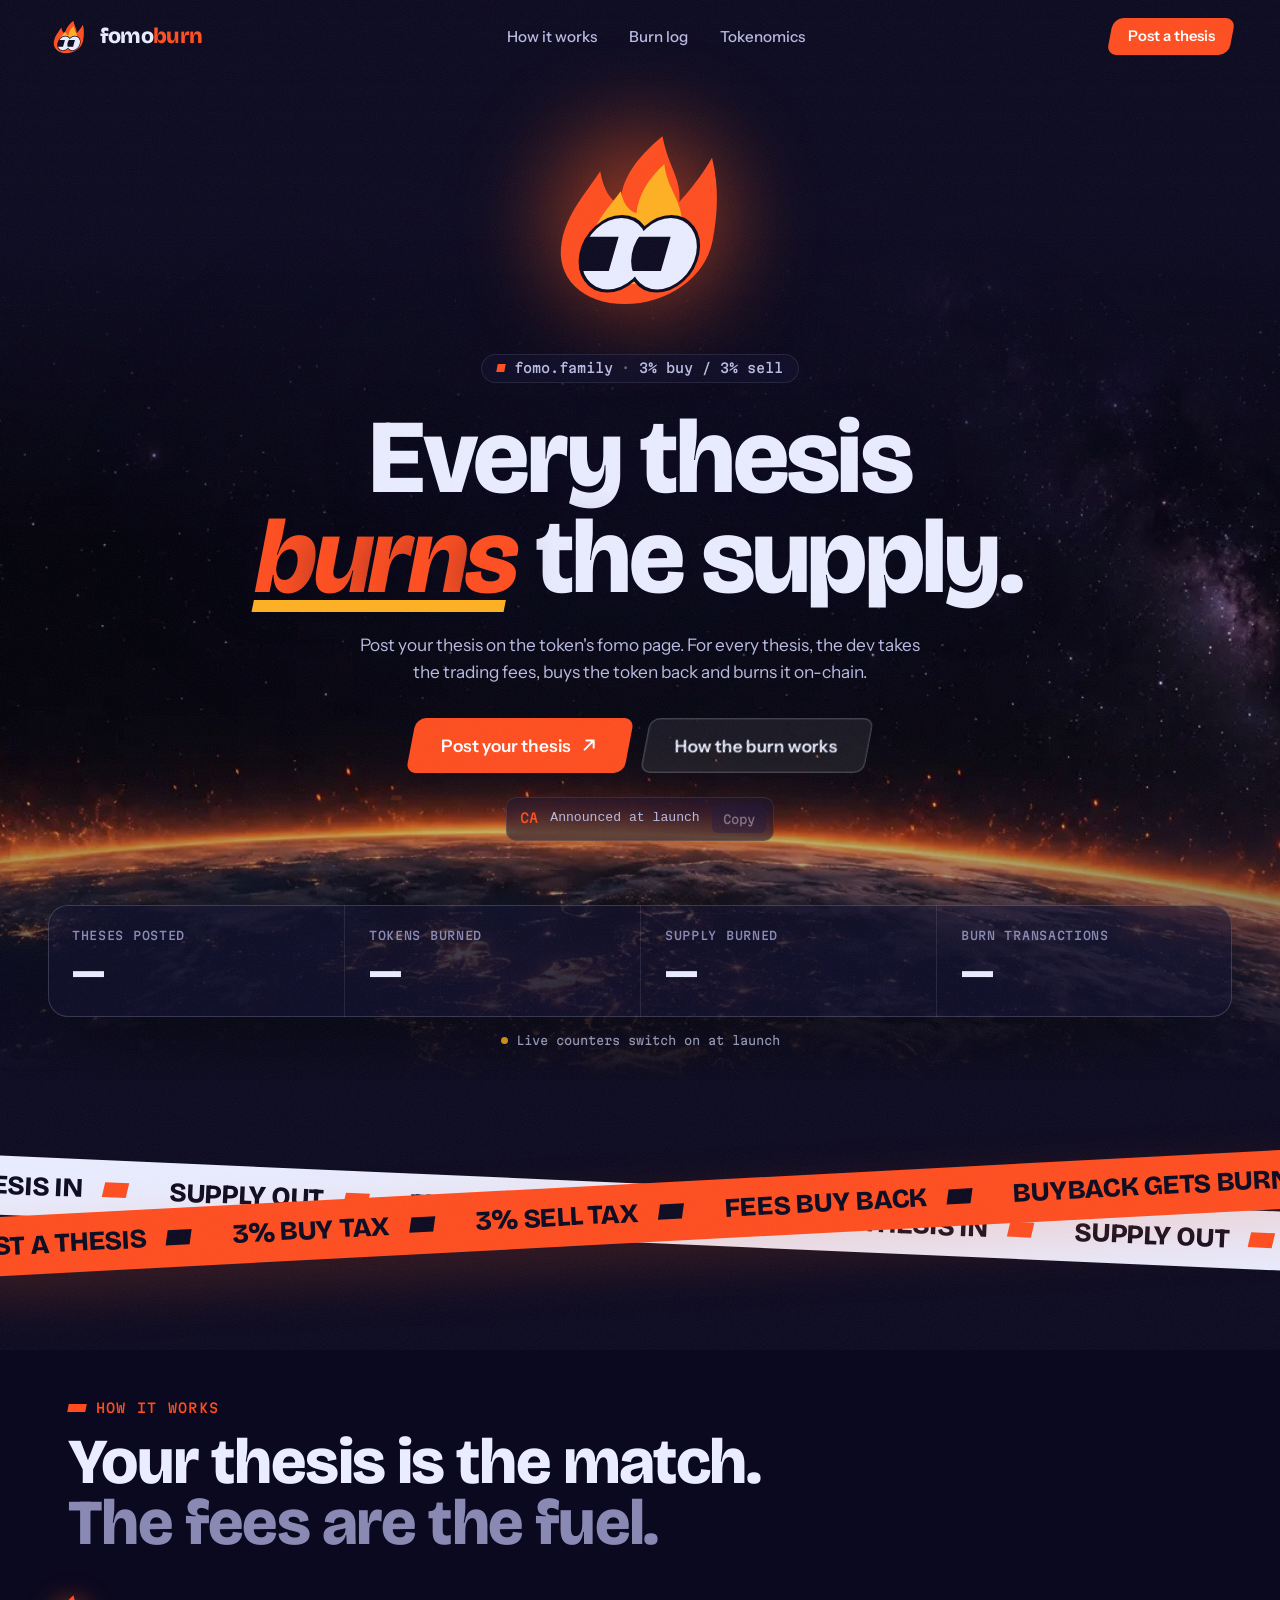
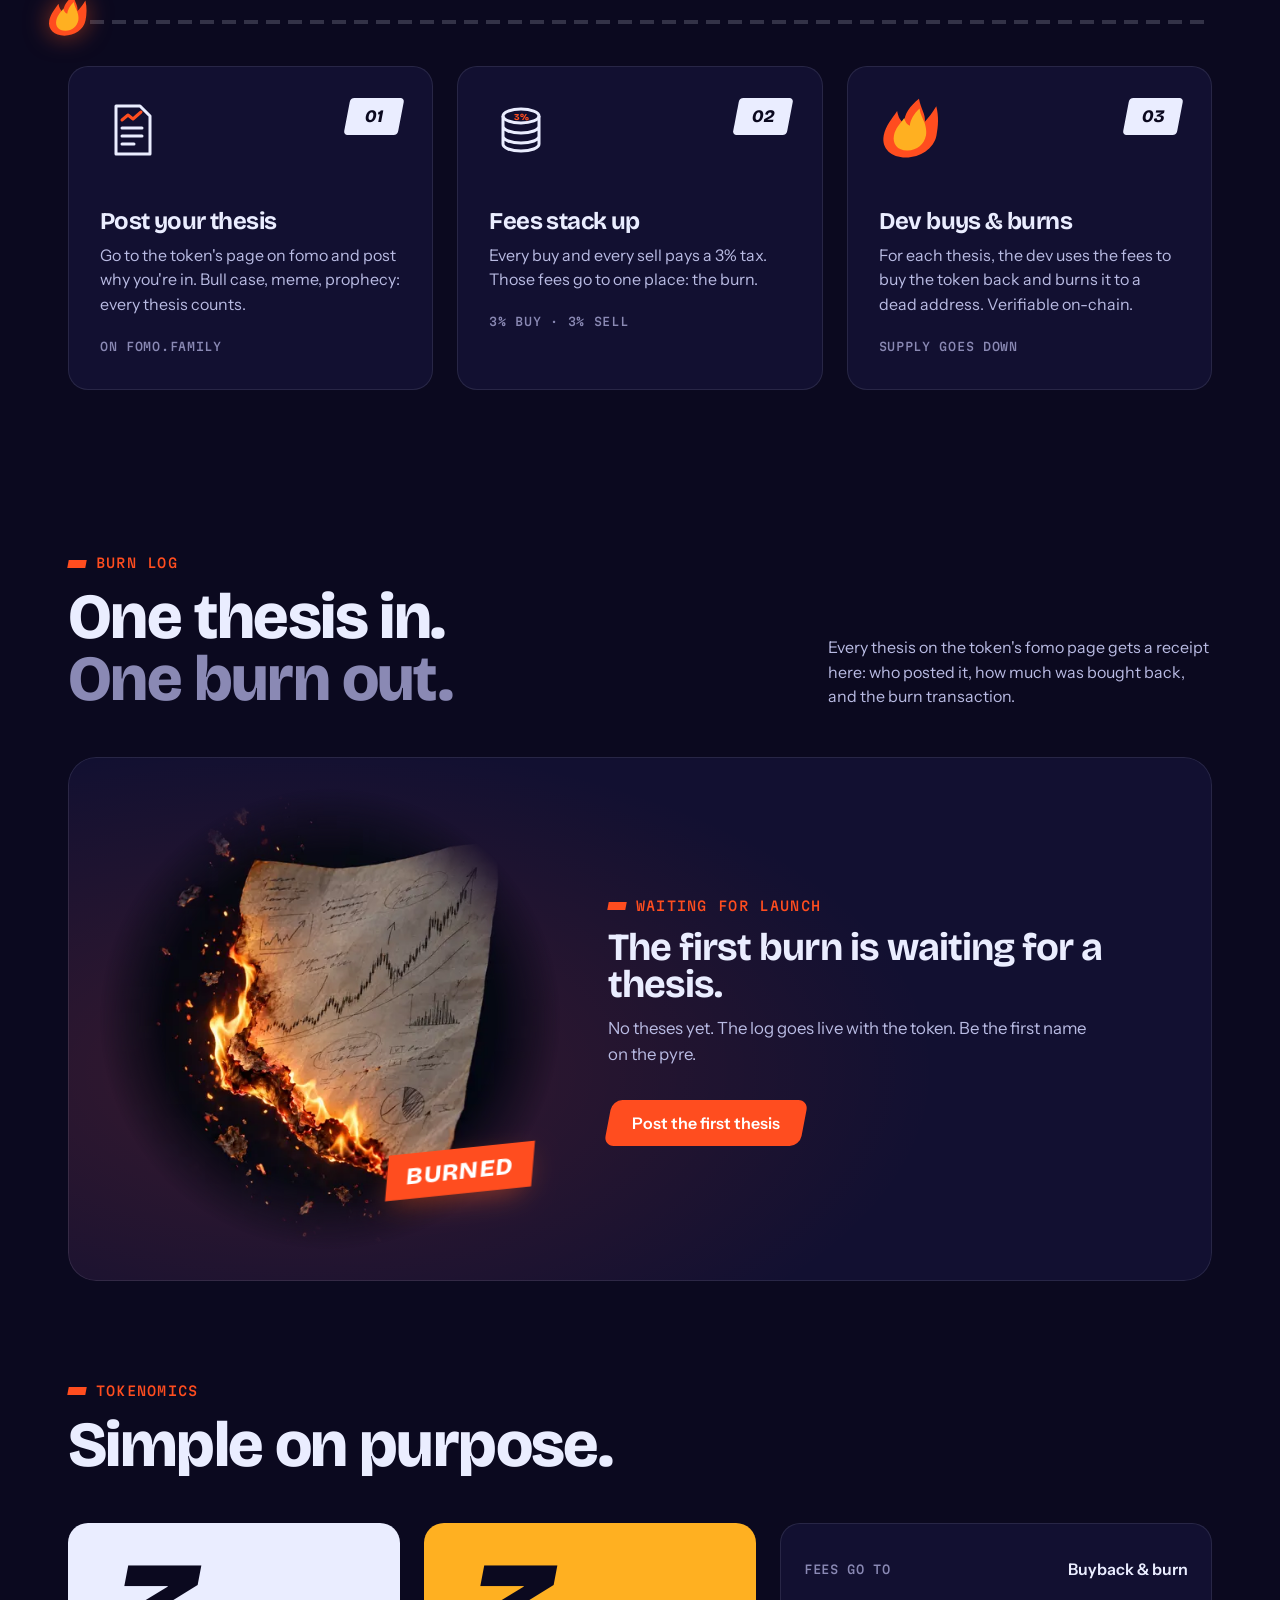
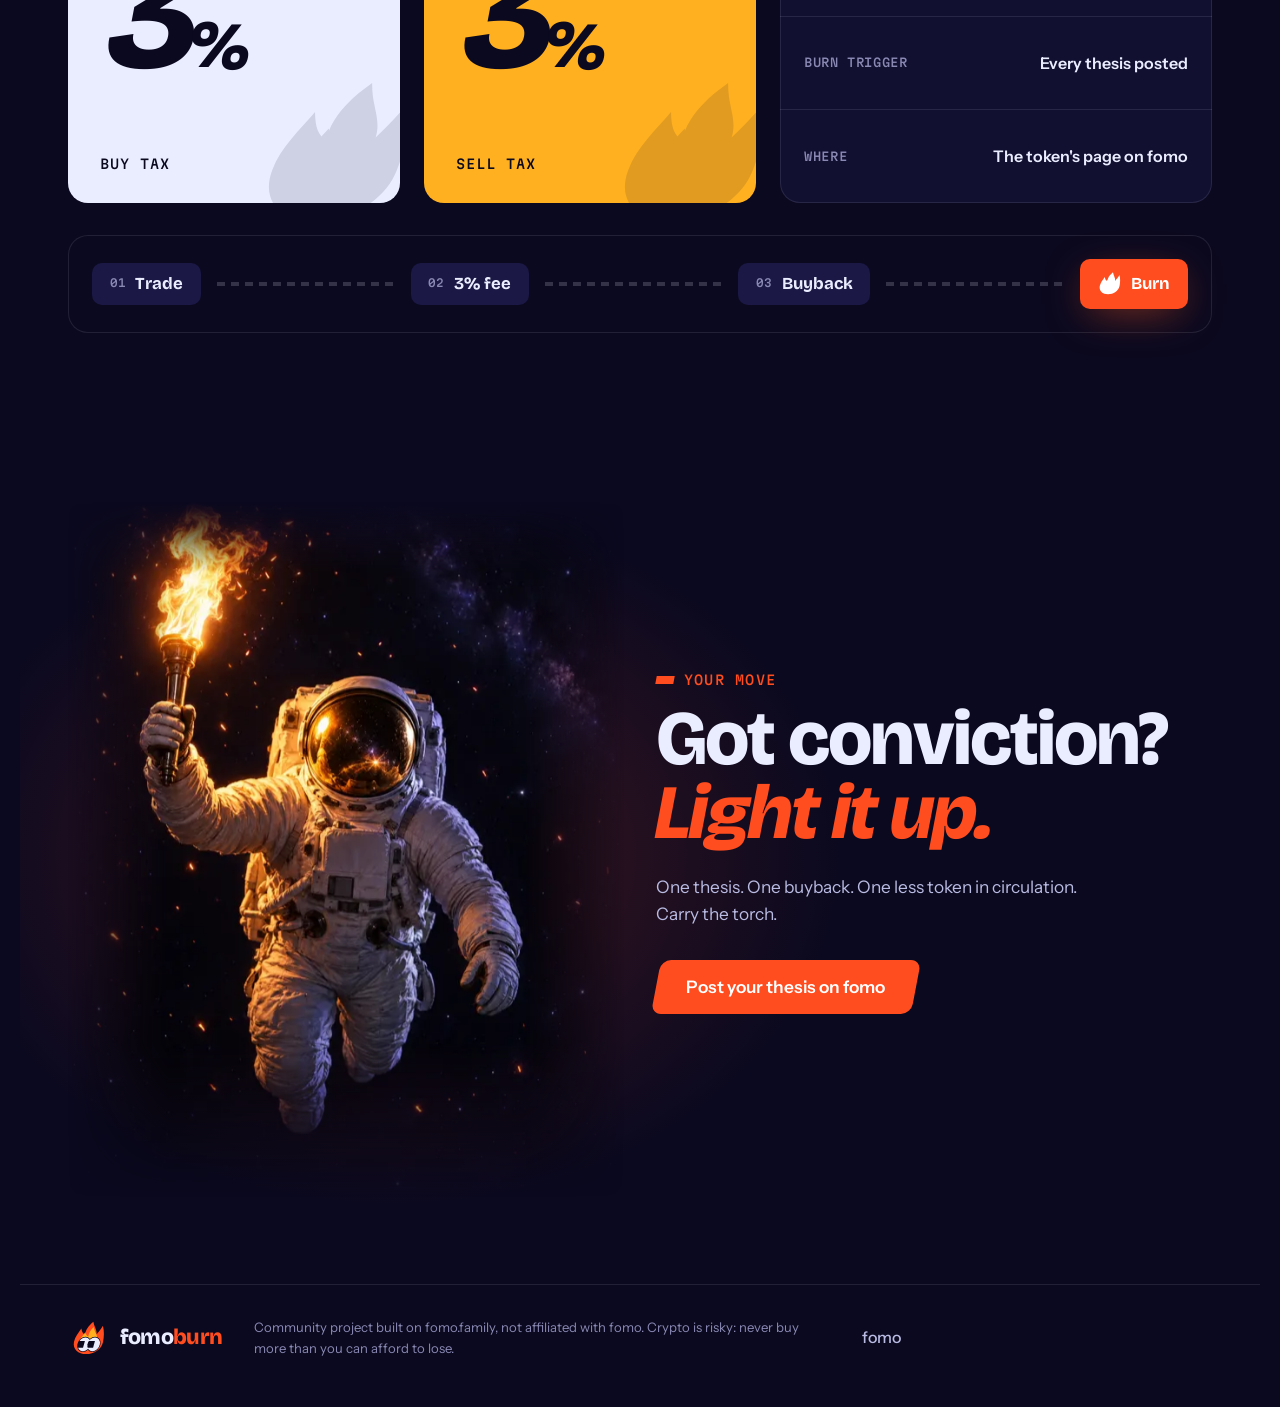
==== index.html @ 3641152c "Fomo Burn landing: logo, orbital-burn design and assets Static landing for Fomo Burn: fire-backed fo" ====
<!doctype html>
<html lang="en">
<head>
  <meta charset="utf-8">
  <meta name="viewport" content="width=device-width, initial-scale=1">
  <title>Fomo Burn — every thesis burns the supply</title>
  <meta name="description" content="Post your thesis on the token's fomo page. For every thesis, the dev uses the 3% trading fees to buy back and burn the token.">
  <meta name="theme-color" content="#0b091f">
  <script>document.documentElement.classList.add("js")</script>
  <link rel="icon" type="image/png" href="assets/fomo-burn-logo-256.png">
  <meta property="og:title" content="Fomo Burn — every thesis burns the supply">
  <meta property="og:description" content="Post a thesis on fomo. The 3% fees buy the token back and burn it.">
  <meta property="og:image" content="assets/fomo-burn-logo-1024.png">
  <link rel="preconnect" href="https://fonts.googleapis.com">
  <link rel="preconnect" href="https://fonts.gstatic.com" crossorigin>
  <link href="https://fonts.googleapis.com/css2?family=Bricolage+Grotesque:opsz,wght@12..96,500;12..96,700;12..96,800&family=Instrument+Sans:wght@400;500;600&family=Martian+Mono:wght@400;500&display=swap" rel="stylesheet">
  <link rel="preload" as="image" href="assets/hero-earth-1600.webp" imagesrcset="assets/hero-earth-960.webp 960w, assets/hero-earth-1600.webp 1600w, assets/hero-earth-2400.webp 2400w" imagesizes="100vw" fetchpriority="high">
  <link rel="stylesheet" href="styles.css">
</head>
<body>
  <a class="skip" href="#main">Skip to content</a>

  <svg width="0" height="0" style="position:absolute" aria-hidden="true">
    <defs>
      <clipPath id="fb-clipL"><path d="M0 0H512V512H0Z M182 196.25 L0 196.25 L0 316.25 L147.5 316.25Z" clip-rule="evenodd"/></clipPath>
      <clipPath id="fb-inER"><ellipse rx="112.5" ry="125" transform="translate(340.75 256) skewX(-10.8)"/></clipPath>
      <g id="fb-mark">
        <g transform="translate(256 336) scale(.8) translate(-256 -257)">
          <g fill="#0b091f" stroke="#0b091f" stroke-width="22">
            <ellipse rx="112.5" ry="125" transform="translate(340.75 256) skewX(-10.8)"/>
            <ellipse rx="112.5" ry="125" transform="translate(168 256) skewX(-10.8)"/>
          </g>
          <g clip-path="url(#fb-clipL)"><ellipse rx="112.5" ry="125" transform="translate(168 256) skewX(-10.8)" fill="#eaedff"/></g>
          <ellipse rx="112.5" ry="125" transform="translate(340.75 256) skewX(-10.8)" fill="#eaedff"/>
          <path fill="#0b091f" clip-path="url(#fb-inER)" d="M364 196.25 L100 196.25 L100 316.25 L330 316.25Z"/>
        </g>
      </g>
      <path id="fb-flame-outer" d="M256 476 C140 476 46 404 46 300 C46 222 86 168 116 104 C136 156 158 184 190 200 C178 128 210 66 272 6 C302 88 350 128 354 190 C376 158 402 118 422 66 C458 148 468 222 468 300 C468 404 372 476 256 476Z"/>
      <path id="fb-flame-inner" d="M258 420 C176 420 128 366 128 300 C128 240 162 204 184 160 C198 194 214 212 240 222 C236 170 254 128 292 84 C308 142 352 180 368 230 C378 256 384 278 384 300 C384 368 336 420 258 420Z"/>
      <symbol id="fb-logo" viewBox="0 0 512 512">
        <g transform="translate(256 262) scale(.84) translate(-256 -250)">
          <g transform="translate(256 256) skewX(-10.8) translate(-256 -256)">
            <use href="#fb-flame-outer" fill="#ff4d1f"/>
            <use href="#fb-flame-inner" fill="#ffb021"/>
          </g>
          <use href="#fb-mark"/>
        </g>
      </symbol>
      <symbol id="fb-flame" viewBox="0 0 512 512">
        <g transform="translate(256 256) skewX(-10.8) translate(-256 -256)">
          <use href="#fb-flame-outer" fill="#ff4d1f"/>
          <use href="#fb-flame-inner" fill="#ffb021"/>
        </g>
      </symbol>
    </defs>
  </svg>

  <header class="nav" data-nav>
    <a class="brand" href="#top" aria-label="Fomo Burn home">
      <svg class="brand__logo" viewBox="0 0 512 512" aria-hidden="true"><use href="#fb-logo"/></svg>
      <span class="brand__name">fomo<b>burn</b></span>
    </a>
    <nav class="nav__links" aria-label="Primary">
      <a href="#how">How it works</a>
      <a href="#ledger">Burn log</a>
      <a href="#tokenomics">Tokenomics</a>
    </nav>
    <a class="btn btn--small btn--fire" href="https://fomo.family/" target="_blank" rel="noopener" data-fomo-link><span>Post a thesis</span></a>
  </header>

  <main id="main">
    <!-- ───────── HERO ───────── -->
    <section class="hero" id="top">
      <div class="hero__bg" aria-hidden="true">
        <img class="hero__earth" data-parallax
             src="assets/hero-earth-1600.webp"
             srcset="assets/hero-earth-960.webp 960w, assets/hero-earth-1600.webp 1600w, assets/hero-earth-2400.webp 2400w"
             sizes="(max-width: 700px) 220vw, 100vw" alt="" fetchpriority="high" decoding="async">
        <canvas class="hero__sparks" data-sparks></canvas>
        <div class="hero__shade"></div>
      </div>

      <div class="hero__inner">
        <div class="hero__logo-wrap" data-tilt>
          <div class="hero__glow" aria-hidden="true"></div>
          <svg class="hero__logo" viewBox="0 0 512 512" role="img" aria-label="Fomo Burn logo">
            <g transform="translate(256 262) scale(.84) translate(-256 -250)">
              <g transform="translate(256 256) skewX(-10.8) translate(-256 -256)">
                <path class="flame flame--outer" fill="#ff4d1f" d="M256 476 C140 476 46 404 46 300 C46 222 86 168 116 104 C136 156 158 184 190 200 C178 128 210 66 272 6 C302 88 350 128 354 190 C376 158 402 118 422 66 C458 148 468 222 468 300 C468 404 372 476 256 476Z"/>
                <path class="flame flame--inner" fill="#ffb021" d="M258 420 C176 420 128 366 128 300 C128 240 162 204 184 160 C198 194 214 212 240 222 C236 170 254 128 292 84 C308 142 352 180 368 230 C378 256 384 278 384 300 C384 368 336 420 258 420Z"/>
              </g>
              <use href="#fb-mark"/>
            </g>
          </svg>
        </div>

        <p class="pill load" style="--d:1"><span class="pill__dot" aria-hidden="true"></span>fomo.family<span class="pill__sep" aria-hidden="true">·</span>3% buy / 3% sell</p>
        <h1 class="hero__title">
          <span class="line load" style="--d:2">Every thesis</span>
          <span class="line load" style="--d:3"><span class="burn-word" data-burn-word>burns</span> the&nbsp;supply.</span>
        </h1>
        <p class="hero__lede load" style="--d:4">
          Post your thesis on the token's fomo page. For every thesis, the dev takes the trading fees, buys the token back and burns it on-chain.
        </p>
        <div class="hero__actions load" style="--d:5">
          <a class="btn btn--fire btn--big" href="https://fomo.family/" target="_blank" rel="noopener" data-fomo-link>
            <span>Post your thesis</span>
            <svg viewBox="0 0 20 20" aria-hidden="true"><path d="M5 15 15 5M7 5h8v8" fill="none" stroke="currentColor" stroke-width="2.2" stroke-linecap="round" stroke-linejoin="round"/></svg>
          </a>
          <a class="btn btn--glass btn--big" href="#how"><span>How the burn works</span></a>
        </div>
        <div class="ca load" style="--d:6">
          <span class="ca__label">CA</span>
          <code class="ca__value" data-ca>Announced at launch</code>
          <button class="ca__copy" type="button" data-copy-ca disabled aria-label="Copy contract address">
            <span data-copy-label>Copy</span>
          </button>
        </div>
      </div>

      <section class="stats load" style="--d:7" aria-label="Burn stats">
        <dl class="stats__grid">
          <div class="stat"><dt>Theses posted</dt><dd data-stat="theses">—</dd></div>
          <div class="stat"><dt>Tokens burned</dt><dd data-stat="burned">—</dd></div>
          <div class="stat"><dt>Supply burned</dt><dd data-stat="supplyPct">—</dd></div>
          <div class="stat"><dt>Burn transactions</dt><dd data-stat="burns">—</dd></div>
        </dl>
        <p class="stats__note" data-stats-note><span class="live-dot" aria-hidden="true"></span>Live counters switch on at launch</p>
      </section>
    </section>

    <!-- ───────── BANDS ───────── -->
    <div class="bands" aria-hidden="true">
      <div class="band band--lav">
        <div class="band__track band__track--rev">
          <span>Thesis in</span><span>Supply out</span><span>Thesis in</span><span>Supply out</span><span>Thesis in</span><span>Supply out</span>
          <span>Thesis in</span><span>Supply out</span><span>Thesis in</span><span>Supply out</span><span>Thesis in</span><span>Supply out</span>
        </div>
      </div>
      <div class="band band--fire">
        <div class="band__track">
          <span>Post a thesis</span><span>3% buy tax</span><span>3% sell tax</span><span>Fees buy back</span><span>Buyback gets burned</span>
          <span>Post a thesis</span><span>3% buy tax</span><span>3% sell tax</span><span>Fees buy back</span><span>Buyback gets burned</span>
        </div>
      </div>
    </div>

    <!-- ───────── HOW ───────── -->
    <section class="how" id="how" aria-labelledby="how-title" data-fuse-section>
      <header class="section-head">
        <p class="eyebrow rv">How it works</p>
        <h2 id="how-title" class="rv">Your thesis is the match.<br><span class="muted">The fees are the fuel.</span></h2>
      </header>

      <div class="fuse" aria-hidden="true">
        <div class="fuse__track"></div>
        <div class="fuse__burnt" data-fuse-burnt></div>
        <svg class="fuse__spark" data-fuse-spark viewBox="0 0 512 512"><use href="#fb-flame"/></svg>
      </div>

      <ol class="steps">
        <li class="step rv" data-step="0">
          <span class="step__num">01</span>
          <div class="step__icon" aria-hidden="true">
            <svg viewBox="0 0 64 64"><path d="M16 8h24l10 10v38H16z" fill="none" stroke="currentColor" stroke-width="3" stroke-linejoin="round"/><path d="M22 30h20M22 38h20M22 46h12" stroke="currentColor" stroke-width="3" stroke-linecap="round"/><path d="M22 22l6-5 5 4 8-7" fill="none" stroke="var(--fire)" stroke-width="3" stroke-linecap="round" stroke-linejoin="round"/></svg>
          </div>
          <h3>Post your thesis</h3>
          <p>Go to the token's page on fomo and post why you're in. Bull case, meme, prophecy: every thesis counts.</p>
          <span class="step__tag">On fomo.family</span>
        </li>
        <li class="step rv" data-step="1" style="--rv-d:1">
          <span class="step__num">02</span>
          <div class="step__icon" aria-hidden="true">
            <svg viewBox="0 0 64 64"><ellipse cx="32" cy="18" rx="18" ry="7" fill="none" stroke="currentColor" stroke-width="3"/><path d="M14 18v10c0 4 8 7 18 7s18-3 18-7V18M14 28v10c0 4 8 7 18 7s18-3 18-7V28M14 38v8c0 4 8 7 18 7s18-3 18-7v-8" fill="none" stroke="currentColor" stroke-width="3"/><text x="32" y="22" text-anchor="middle" font-size="9" font-weight="800" fill="var(--fire)" font-family="Bricolage Grotesque, sans-serif">3%</text></svg>
          </div>
          <h3>Fees stack up</h3>
          <p>Every buy and every sell pays a 3% tax. Those fees go to one place: the burn.</p>
          <span class="step__tag">3% buy · 3% sell</span>
        </li>
        <li class="step rv" data-step="2" style="--rv-d:2">
          <span class="step__num">03</span>
          <div class="step__icon step__icon--flame" aria-hidden="true">
            <svg viewBox="0 0 512 512"><use href="#fb-flame"/></svg>
          </div>
          <h3>Dev buys &amp; burns</h3>
          <p>For each thesis, the dev uses the fees to buy the token back and burns it to a dead address. Verifiable on-chain.</p>
          <span class="step__tag">Supply goes down</span>
        </li>
      </ol>
    </section>

    <!-- ───────── BURN LOG ───────── -->
    <section class="ledger" id="ledger" aria-labelledby="ledger-title">
      <header class="section-head section-head--row">
        <div>
          <p class="eyebrow rv">Burn log</p>
          <h2 id="ledger-title" class="rv">One thesis in.<br><span class="muted">One burn out.</span></h2>
        </div>
        <p class="section-head__aside rv">Every thesis on the token's fomo page gets a receipt here: who posted it, how much was bought back, and the burn transaction.</p>
      </header>

      <div class="ledger__list" data-ledger aria-live="polite"></div>

      <template id="receipt-tpl">
        <article class="receipt">
          <div class="receipt__who">
            <span class="receipt__avatar" aria-hidden="true"></span>
            <div><strong class="receipt__name"></strong><time class="receipt__time"></time></div>
          </div>
          <p class="receipt__thesis"></p>
          <div class="receipt__burn">
            <span class="stamp">Burned</span>
            <span class="receipt__amount"></span>
            <a class="receipt__tx" target="_blank" rel="noopener">View tx ↗</a>
          </div>
        </article>
      </template>

      <div class="ledger__empty rv" data-ledger-empty>
        <div class="ledger__media">
          <img src="assets/ledger-thesis-1000.webp" srcset="assets/ledger-thesis-560.webp 560w, assets/ledger-thesis-1000.webp 1000w"
               sizes="(max-width: 900px) 90vw, 460px" width="1000" height="1000" loading="lazy" decoding="async"
               alt="A handwritten trading thesis with an upward chart, burning at the edges">
          <span class="stamp stamp--big" aria-hidden="true">Burned</span>
        </div>
        <div class="ledger__copy">
          <p class="eyebrow">Waiting for launch</p>
          <h3>The first burn is waiting for a thesis.</h3>
          <p>No theses yet. The log goes live with the token. Be the first name on the pyre.</p>
          <a class="btn btn--fire" href="https://fomo.family/" target="_blank" rel="noopener" data-fomo-link><span>Post the first thesis</span></a>
        </div>
      </div>
    </section>

    <!-- ───────── TOKENOMICS ───────── -->
    <section class="tokenomics" id="tokenomics" aria-labelledby="tok-title">
      <header class="section-head">
        <p class="eyebrow rv">Tokenomics</p>
        <h2 id="tok-title" class="rv">Simple on purpose.</h2>
      </header>
      <div class="tok">
        <div class="tok__big rv">
          <p class="tok__num"><span data-count="3">3</span><small>%</small></p>
          <p class="tok__label">Buy tax</p>
        </div>
        <div class="tok__big tok__big--amber rv" style="--rv-d:1">
          <p class="tok__num"><span data-count="3">3</span><small>%</small></p>
          <p class="tok__label">Sell tax</p>
        </div>
        <dl class="tok__facts rv" style="--rv-d:2">
          <div><dt>Fees go to</dt><dd>Buyback &amp; burn</dd></div>
          <div><dt>Burn trigger</dt><dd>Every thesis posted</dd></div>
          <div><dt>Where</dt><dd>The token's page on fomo</dd></div>
        </dl>
      </div>

      <div class="flow rv" aria-label="Where the fees go: trade, 3% fee, buyback, burn">
        <div class="flow__node"><span class="flow__k">01</span>Trade</div>
        <div class="flow__pipe" aria-hidden="true"><i></i><i></i><i></i></div>
        <div class="flow__node"><span class="flow__k">02</span>3% fee</div>
        <div class="flow__pipe" aria-hidden="true"><i></i><i></i><i></i></div>
        <div class="flow__node"><span class="flow__k">03</span>Buyback</div>
        <div class="flow__pipe" aria-hidden="true"><i></i><i></i><i></i></div>
        <div class="flow__node flow__node--hot"><svg viewBox="0 0 512 512" aria-hidden="true"><use href="#fb-flame"/></svg>Burn</div>
      </div>
    </section>

    <!-- ───────── FINAL CTA ───────── -->
    <section class="final" aria-labelledby="final-title">
      <div class="final__media" aria-hidden="true">
        <img src="assets/cta-astronaut-1100.webp" srcset="assets/cta-astronaut-640.webp 640w, assets/cta-astronaut-1100.webp 1100w"
             sizes="(max-width: 900px) 100vw, 50vw" width="1100" height="1375" loading="lazy" decoding="async" alt="" data-parallax-soft>
      </div>
      <div class="final__copy">
        <p class="eyebrow rv">Your move</p>
        <h2 id="final-title" class="rv">Got conviction?<br><span>Light it up.</span></h2>
        <p class="final__lede rv">One thesis. One buyback. One less token in circulation. Carry the torch.</p>
        <a class="btn btn--fire btn--big rv" href="https://fomo.family/" target="_blank" rel="noopener" data-fomo-link><span>Post your thesis on fomo</span></a>
      </div>
    </section>
  </main>

  <footer class="footer">
    <a class="brand" href="#top" aria-label="Back to top">
      <svg class="brand__logo" viewBox="0 0 512 512" aria-hidden="true"><use href="#fb-logo"/></svg>
      <span class="brand__name">fomo<b>burn</b></span>
    </a>
    <p class="footer__note">Community project built on fomo.family, not affiliated with fomo. Crypto is risky: never buy more than you can afford to lose.</p>
    <nav class="footer__links" aria-label="Links">
      <a href="https://fomo.family/" target="_blank" rel="noopener" data-fomo-link>fomo</a>
      <a data-social="x" hidden target="_blank" rel="noopener">X</a>
      <a data-social="telegram" hidden target="_blank" rel="noopener">Telegram</a>
    </nav>
  </footer>

  <div class="grain" aria-hidden="true"></div>
  <script src="main.js" defer></script>
</body>
</html>
---- styles.css ----
/* ───────── Fomo Burn · design tokens ───────── */
:root {
  /* palette */
  --navy: #0b091f;
  --navy-2: #121031;
  --navy-3: #1b1845;
  --lav: #eaedff;
  --lav-2: #b9bbe3;
  --muted: #8a89b4;
  --line: rgba(234, 237, 255, .1);
  --line-2: rgba(234, 237, 255, .18);
  --glass: rgba(18, 16, 49, .55);
  --fire: #ff4d1f;
  --fire-2: #ff6a3d;
  --amber: #ffb021;
  --glow: rgba(255, 90, 30, .55);

  /* type */
  --f-display: "Bricolage Grotesque", "Trebuchet MS", sans-serif;
  --f-body: "Instrument Sans", "Segoe UI", sans-serif;
  --f-mono: "Martian Mono", ui-monospace, monospace;
  --t-hero: clamp(3rem, 8.2vw, 7.6rem);
  --t-h2: clamp(2.2rem, 5vw, 4.4rem);
  --t-h3: 1.5rem;
  --t-lede: clamp(1.05rem, 1.35vw, 1.25rem);
  --t-body: 1rem;
  --t-small: .82rem;

  /* spacing (8pt) */
  --s-1: .5rem; --s-2: 1rem; --s-3: 1.5rem; --s-4: 2rem; --s-6: 3rem; --s-8: 4rem; --s-12: 6rem; --s-16: 8rem;
  --gutter: clamp(1rem, 4vw, 3rem);
  --max: 1240px;

  /* shape */
  --skew: -10.8deg;             /* the mark's italic angle */
  --r-sm: 10px; --r-md: 20px; --r-lg: 28px; --r-pill: 999px;

  /* motion */
  --ease-out: cubic-bezier(.2, .8, .2, 1);
  --ease-snap: cubic-bezier(.3, 1.4, .5, 1);
  --dur-1: .18s; --dur-2: .4s; --dur-3: .9s;
}

*, *::before, *::after { box-sizing: border-box; }
html { scroll-behavior: smooth; -webkit-text-size-adjust: 100%; overflow-x: clip; }
body {
  margin: 0;
  background: var(--navy);
  color: var(--lav);
  font: 400 var(--t-body)/1.55 var(--f-body);
  -webkit-font-smoothing: antialiased;
  overflow-x: clip;
}
img, svg, canvas { display: block; max-width: 100%; }
a { color: inherit; }
h1, h2, h3 { font-family: var(--f-display); margin: 0; letter-spacing: -.025em; line-height: .96; }
p { margin: 0; }
section[id] { scroll-margin-top: 72px; }
::selection { background: var(--fire); color: #fff; }

:focus-visible { outline: 3px solid var(--amber); outline-offset: 3px; border-radius: 6px; }
.skip {
  position: absolute; left: var(--s-2); top: -100px; z-index: 100;
  background: var(--lav); color: var(--navy); padding: .6rem 1rem; border-radius: var(--r-sm); font-weight: 600;
}
.skip:focus { top: var(--s-2); }

/* film grain over everything */
.grain {
  position: fixed; inset: -50%; z-index: 90; pointer-events: none; opacity: .07;
  background-image: url("data:image/svg+xml,%3Csvg xmlns='http://www.w3.org/2000/svg' width='220' height='220'%3E%3Cfilter id='n'%3E%3CfeTurbulence type='fractalNoise' baseFrequency='.85' numOctaves='2' stitchTiles='stitch'/%3E%3C/filter%3E%3Crect width='100%25' height='100%25' filter='url(%23n)'/%3E%3C/svg%3E");
  animation: grain 1s steps(4) infinite;
}

/* ───────── buttons ───────── */
.btn {
  --bg: var(--lav); --fg: var(--navy);
  position: relative; isolation: isolate; overflow: hidden;
  display: inline-flex; align-items: center; justify-content: center; gap: .55rem;
  padding: .95rem 1.5rem; border: 0; border-radius: var(--r-sm);
  background: var(--bg); color: var(--fg);
  font: 600 1rem/1 var(--f-body); text-decoration: none; cursor: pointer; white-space: nowrap;
  transform: skewX(var(--skew));
  transition: transform var(--dur-1) var(--ease-out), box-shadow var(--dur-2) var(--ease-out), color var(--dur-2);
}
.btn > span, .btn > svg { position: relative; transform: skewX(calc(var(--skew) * -1)); }
.btn svg { width: 1.05em; height: 1.05em; transition: transform var(--dur-2) var(--ease-snap); }
.btn::before { /* heat sweep */
  content: ""; position: absolute; inset: 0; z-index: -1;
  background: linear-gradient(100deg, var(--amber), var(--fire-2) 60%);
  transform: translateX(-101%); transition: transform var(--dur-2) var(--ease-out);
}
.btn:hover::before { transform: none; }
.btn:hover { transform: skewX(var(--skew)) translateY(-2px); }
.btn:hover svg { transform: skewX(calc(var(--skew) * -1)) translate(2px, -2px); }
.btn:active { transform: skewX(var(--skew)) translateY(1px); }
.btn--fire { --bg: var(--fire); --fg: #fff; }
.btn--fire:hover { color: var(--navy); box-shadow: 0 14px 44px -10px var(--glow); }
.btn--glass { --bg: rgba(234, 237, 255, .08); --fg: var(--lav); box-shadow: inset 0 0 0 1.5px var(--line-2); backdrop-filter: blur(10px); }
.btn--glass::before { background: var(--lav); }
.btn--glass:hover { color: var(--navy); }
.btn--small { padding: .7rem 1.1rem; font-size: .92rem; }
.btn--big { padding: 1.15rem 1.9rem; font-size: 1.08rem; }

/* ───────── nav ───────── */
.nav {
  position: fixed; top: 0; left: 0; right: 0; z-index: 50;
  display: flex; align-items: center; justify-content: space-between; gap: var(--s-3);
  padding: var(--s-2) max(var(--gutter), calc((100vw - var(--max)) / 2));
  transition: background var(--dur-2), box-shadow var(--dur-2), padding var(--dur-2) var(--ease-out);
}
.nav.is-scrolled {
  background: rgba(11, 9, 31, .72); backdrop-filter: blur(14px) saturate(1.3);
  box-shadow: 0 1px 0 var(--line); padding-top: .7rem; padding-bottom: .7rem;
}
.brand { display: flex; align-items: center; gap: .6rem; text-decoration: none; }
.brand__logo { width: 42px; height: 42px; transition: transform var(--dur-2) var(--ease-snap); }
.brand:hover .brand__logo { transform: rotate(-8deg) scale(1.08); }
.brand__name { font: 800 1.35rem/1 var(--f-display); letter-spacing: -.03em; }
.brand__name b { color: var(--fire); font-weight: 800; }
.nav__links { display: flex; gap: var(--s-4); }
.nav__links a { position: relative; text-decoration: none; color: var(--lav-2); font-weight: 500; font-size: .95rem; transition: color var(--dur-1); }
.nav__links a::after {
  content: ""; position: absolute; left: 0; right: 0; bottom: -6px; height: 3px; background: var(--fire);
  transform: skewX(var(--skew)) scaleX(0); transform-origin: left; transition: transform var(--dur-2) var(--ease-out);
}
.nav__links a:hover { color: var(--lav); }
.nav__links a:hover::after { transform: skewX(var(--skew)) scaleX(1); }

/* ───────── hero ───────── */
.hero {
  position: relative; isolation: isolate;
  min-height: 100svh; display: flex; flex-direction: column; justify-content: center; align-items: center;
  padding: 7rem var(--gutter) var(--s-4);
  text-align: center; overflow: hidden;
}
.hero__bg { position: absolute; inset: 0; z-index: -1; }
.hero__earth {
  position: absolute; left: 0; top: 22%; width: 100%; height: 100%; max-width: none;
  object-fit: cover; object-position: 50% 50%;
  -webkit-mask-image: linear-gradient(180deg, transparent 0%, #000 30%); mask-image: linear-gradient(180deg, transparent 0%, #000 30%);
  will-change: transform; animation: earth-in 2.2s var(--ease-out) both;
}
.hero__sparks { position: absolute; inset: 0; width: 100%; height: 100%; }
.hero__shade {
  position: absolute; inset: 0;
  background:
    radial-gradient(55% 40% at 50% 45%, rgba(11, 9, 31, .7), transparent 80%),
    linear-gradient(180deg, rgba(11, 9, 31, .85) 0%, transparent 22%, transparent 70%, var(--navy) 100%);
}
.hero__inner { position: relative; display: flex; flex-direction: column; align-items: center; max-width: 60rem; }

.hero__logo-wrap { position: relative; width: clamp(150px, 17vw, 220px); aspect-ratio: 1; margin-bottom: var(--s-3); transition: transform .25s var(--ease-out); }
.hero__logo-wrap > * { animation: ignite 1.2s var(--ease-snap) .15s both; }
.hero__glow { position: absolute; inset: 10%; border-radius: 50%; background: var(--glow); filter: blur(46px); animation: ignite 1.2s var(--ease-snap) .15s both, breathe 3.2s ease-in-out 1.4s infinite !important; }
.hero__logo { position: relative; width: 100%; height: 100%; overflow: visible; }
.flame { transform-box: fill-box; transform-origin: 50% 100%; }
.flame--outer { animation: flicker 2.4s var(--ease-out) infinite alternate; }
.flame--inner { animation: flicker 1.7s var(--ease-out) infinite alternate-reverse; }

.pill {
  display: inline-flex; align-items: center; gap: .55rem;
  padding: .5rem 1rem; border-radius: var(--r-pill);
  background: var(--glass); backdrop-filter: blur(10px); box-shadow: inset 0 0 0 1px var(--line);
  font: 500 var(--t-small)/1 var(--f-mono); color: var(--lav-2);
}
.pill__dot { width: 8px; height: 8px; background: var(--fire); transform: skewX(var(--skew)); animation: blink 1.6s steps(2, jump-none) infinite; }
.pill__sep { opacity: .5; }

.hero__title { font-size: var(--t-hero); font-weight: 800; margin: var(--s-3) 0; text-shadow: 0 6px 40px rgba(11, 9, 31, .6); }
.hero__title .line { display: block; }
.burn-word { position: relative; display: inline-block; color: var(--fire); transform: skewX(var(--skew)); }
.burn-word::after { /* the counter-parallelogram underline, lifted from the mark */
  content: ""; position: absolute; left: .04em; right: .04em; bottom: -.04em; height: .11em; background: var(--amber);
  transform-origin: left; animation: underline .8s var(--ease-out) 1.1s both;
}
.burn-word .ch { display: inline-block; animation: char-heat 3.6s ease-in-out infinite; animation-delay: calc(var(--i) * 90ms + 1.4s); }
.hero__lede { font-size: var(--t-lede); color: var(--lav-2); max-width: 36rem; }
.hero__actions { display: flex; flex-wrap: wrap; justify-content: center; gap: var(--s-2); margin-top: var(--s-4); }

.ca {
  display: inline-flex; align-items: center; gap: .75rem; margin-top: var(--s-3);
  padding: .5rem .5rem .5rem .9rem; border-radius: var(--r-sm);
  background: var(--glass); backdrop-filter: blur(10px); box-shadow: inset 0 0 0 1px var(--line); max-width: 100%;
  font-family: var(--f-mono); font-size: var(--t-small);
}
.ca__label { color: var(--fire); font-weight: 500; }
.ca__value { color: var(--lav-2); overflow: hidden; text-overflow: ellipsis; white-space: nowrap; }
.ca__copy {
  font: 500 .75rem/1 var(--f-mono); color: var(--lav); background: var(--navy-3);
  border: 0; border-radius: 6px; padding: .5rem .7rem; cursor: pointer; transition: background var(--dur-1);
}
.ca__copy:hover:not(:disabled) { background: var(--fire); }
.ca__copy:disabled { opacity: .4; cursor: not-allowed; }
.ca__copy.is-done { background: var(--amber); color: var(--navy); }

/* stats — glass bar sitting on the burning horizon */
.stats { position: relative; width: 100%; max-width: var(--max); margin-top: var(--s-8); }
.stats__grid {
  display: grid; grid-template-columns: repeat(4, 1fr); margin: 0;
  background: var(--glass); backdrop-filter: blur(18px) saturate(1.2);
  border-radius: var(--r-md); box-shadow: inset 0 0 0 1px var(--line-2), 0 30px 80px -30px rgba(0, 0, 0, .8);
  text-align: left;
}
.stat { padding: var(--s-3); }
.stat + .stat { border-left: 1px solid var(--line); }
.stat dt { font: 500 .72rem/1.2 var(--f-mono); color: var(--muted); text-transform: uppercase; letter-spacing: .06em; }
.stat dd { margin: .6rem 0 0; font: 800 clamp(1.8rem, 3.2vw, 2.7rem)/1 var(--f-display); font-variant-numeric: tabular-nums; }
.stats__note { display: flex; align-items: center; justify-content: center; gap: .5rem; margin-top: var(--s-2); font: 400 .74rem/1.3 var(--f-mono); color: var(--lav-2); }
.live-dot { width: 7px; height: 7px; border-radius: 50%; background: var(--amber); box-shadow: 0 0 0 0 rgba(255, 176, 33, .7); animation: ping 2s infinite; }

/* ───────── crossing bands ───────── */
.bands { position: relative; height: 170px; margin: var(--s-6) 0 0; }
.band { position: absolute; left: -5%; right: -5%; top: 50%; overflow: hidden; }
.band--fire { background: var(--fire); color: var(--navy); transform: translateY(-50%) rotate(-3deg); box-shadow: 0 20px 60px -20px var(--glow); }
.band--lav { background: var(--lav); color: var(--navy); transform: translateY(-50%) rotate(2.5deg); }
.band__track { display: flex; width: max-content; animation: marquee 30s linear infinite; }
.band__track--rev { animation-direction: reverse; animation-duration: 38s; }
.band__track span {
  display: inline-flex; align-items: center; gap: 1.3rem; padding: 1rem 1.3rem;
  font: 800 clamp(1.1rem, 2.1vw, 1.7rem)/1 var(--f-display); text-transform: uppercase; letter-spacing: -.01em; white-space: nowrap;
}
.band__track span::after { content: ""; width: .9em; height: .55em; background: currentColor; transform: skewX(var(--skew)); }
.band--lav .band__track span::after { background: var(--fire); }

/* ───────── section scaffolding ───────── */
.section-head { max-width: 46rem; margin-bottom: var(--s-6); }
.section-head--row { max-width: none; display: flex; justify-content: space-between; align-items: flex-end; gap: var(--s-4); }
.section-head__aside { max-width: 24rem; color: var(--lav-2); }
.section-head h2 { font-size: var(--t-h2); font-weight: 800; }
.muted { color: var(--muted); }
.eyebrow { display: inline-flex; align-items: center; gap: .6rem; font: 500 var(--t-small)/1 var(--f-mono); color: var(--fire); text-transform: uppercase; letter-spacing: .1em; margin-bottom: var(--s-2); }
.eyebrow::before { content: ""; width: 18px; height: 8px; background: currentColor; transform: skewX(var(--skew)); }

/* ───────── how it works + fuse ───────── */
.how { position: relative; max-width: var(--max); margin: 0 auto; padding: var(--s-12) var(--gutter); }
.fuse { position: relative; height: 40px; margin: 0 0 var(--s-3); }
.fuse__track, .fuse__burnt { position: absolute; left: 0; top: 50%; height: 4px; translate: 0 -50%; border-radius: 4px; }
.fuse__track { right: 0; background: repeating-linear-gradient(90deg, var(--line-2) 0 14px, transparent 14px 22px); }
.fuse__burnt { width: calc(var(--p, 0) * 100%); background: linear-gradient(90deg, rgba(255, 77, 31, .2), var(--fire) 70%, var(--amber)); box-shadow: 0 0 18px var(--glow); }
.fuse__spark { position: absolute; top: 50%; left: calc(var(--p, 0) * 100%); width: 44px; height: 44px; translate: -50% -62%; filter: drop-shadow(0 0 12px var(--glow)); animation: flicker 1.1s ease-in-out infinite alternate; transform-origin: 50% 100%; }

.steps { list-style: none; margin: 0; padding: 0; display: grid; grid-template-columns: repeat(3, 1fr); gap: var(--s-3); }
.step {
  position: relative; padding: var(--s-4); overflow: hidden;
  background: var(--navy-2); border-radius: var(--r-md);
  box-shadow: inset 0 0 0 1px var(--line);
  transition: background .6s var(--ease-out), box-shadow .6s, transform var(--dur-2) var(--ease-out);
}
.step::before { /* heat that rises when the fuse reaches the card */
  content: ""; position: absolute; inset: auto 0 0; height: 0; z-index: 0;
  background: linear-gradient(0deg, rgba(255, 77, 31, .35), transparent);
  transition: height .9s var(--ease-out);
}
.step > * { position: relative; }
.step.is-lit { box-shadow: inset 0 0 0 1.5px rgba(255, 77, 31, .6), 0 24px 60px -30px var(--glow); }
.step.is-lit::before { height: 70%; }
.step:hover { transform: translateY(-4px); }
.step__num {
  position: absolute; top: var(--s-4); right: var(--s-4);
  display: inline-grid; place-items: center; width: 3.4rem; height: 2.3rem;
  background: var(--lav); color: var(--navy); transform: skewX(var(--skew)); border-radius: 4px;
  font: 800 1.1rem/1 var(--f-display); transition: background .6s, color .6s;
}
.step.is-lit .step__num { background: var(--fire); color: #fff; }
.step__icon { width: 64px; height: 64px; margin-bottom: var(--s-6); color: var(--lav); }
.step__icon svg { width: 100%; height: 100%; }
.step__icon--flame svg { animation: flicker 1.6s ease-in-out infinite alternate; transform-origin: 50% 100%; }
.step h3 { font-size: var(--t-h3); margin-bottom: .6rem; }
.step p { color: var(--lav-2); }
.step__tag { display: inline-block; margin-top: var(--s-3); font: 500 .72rem/1 var(--f-mono); color: var(--muted); text-transform: uppercase; letter-spacing: .06em; transition: color .6s; }
.step.is-lit .step__tag { color: var(--amber); }

/* ───────── burn log ───────── */
.ledger { max-width: var(--max); margin: 0 auto; padding: var(--s-8) var(--gutter) var(--s-12); }
.ledger__list { display: grid; grid-template-columns: repeat(auto-fill, minmax(300px, 1fr)); gap: var(--s-3); }
.ledger__list:empty { display: none; }

.receipt {
  display: flex; flex-direction: column; gap: var(--s-2);
  padding: var(--s-3); border-radius: var(--r-md);
  background: var(--navy-2); box-shadow: inset 0 0 0 1px var(--line);
  transition: transform var(--dur-2) var(--ease-out), box-shadow var(--dur-2);
}
.receipt:hover { transform: translateY(-4px) rotate(-.4deg); box-shadow: inset 0 0 0 1px rgba(255, 77, 31, .5); }
.receipt__who { display: flex; align-items: center; gap: .7rem; }
.receipt__avatar { width: 36px; height: 36px; border-radius: 50%; background: var(--navy-3) center/cover; }
.receipt__name { display: block; font-weight: 600; }
.receipt__time { display: block; font: 400 .72rem/1.3 var(--f-mono); color: var(--muted); }
.receipt__thesis { color: var(--lav-2); display: -webkit-box; -webkit-line-clamp: 4; -webkit-box-orient: vertical; overflow: hidden; }
.receipt__burn { display: flex; align-items: center; gap: .8rem; margin-top: auto; padding-top: var(--s-2); border-top: 1px dashed var(--line-2); font-family: var(--f-mono); font-size: var(--t-small); }
.receipt__amount { color: var(--amber); }
.receipt__tx { margin-left: auto; color: var(--lav-2); text-decoration: none; }
.receipt__tx:hover { color: var(--fire); }

.stamp {
  display: inline-block; padding: .3rem .6rem;
  background: var(--fire); color: #fff; transform: skewX(var(--skew));
  font: 800 .78rem/1 var(--f-display); text-transform: uppercase; letter-spacing: .04em;
}

.ledger__empty {
  position: relative; overflow: hidden;
  display: grid; grid-template-columns: minmax(260px, 460px) 1fr; align-items: center; gap: var(--s-6);
  padding: var(--s-4); border-radius: var(--r-lg);
  background: radial-gradient(80% 90% at 20% 60%, rgba(255, 77, 31, .16), transparent 70%), var(--navy-2);
  box-shadow: inset 0 0 0 1px var(--line);
}
.ledger__empty[hidden] { display: none; }
.ledger__media { position: relative; }
.ledger__media img { width: 100%; height: auto; border-radius: var(--r-md); animation: float 6s ease-in-out infinite; -webkit-mask-image: radial-gradient(closest-side, #000 72%, transparent); mask-image: radial-gradient(closest-side, #000 72%, transparent); }
.stamp--big { position: absolute; right: 6%; bottom: 12%; font-size: 1.5rem; padding: .7rem 1.2rem; box-shadow: 0 10px 30px -8px var(--glow); }
.ledger__empty.is-in .stamp--big { animation: stamp .7s var(--ease-snap) .5s both; }
.ledger__copy h3 { font-size: clamp(1.7rem, 3vw, 2.6rem); margin-bottom: .8rem; }
.ledger__copy > p:not(.eyebrow) { color: var(--lav-2); margin-bottom: var(--s-4); max-width: 30rem; font-size: 1.05rem; }

/* ───────── tokenomics ───────── */
.tokenomics { max-width: var(--max); margin: 0 auto; padding: 0 var(--gutter) var(--s-12); }
.tok { display: grid; grid-template-columns: 1fr 1fr 1.3fr; gap: var(--s-3); }
.tok__big {
  position: relative; overflow: hidden;
  padding: var(--s-4); border-radius: var(--r-md); background: var(--lav); color: var(--navy);
  display: flex; flex-direction: column; justify-content: space-between; min-height: 280px;
  transition: transform var(--dur-2) var(--ease-out);
}
.tok__big::after { /* flame watermark */
  content: ""; position: absolute; right: -30px; bottom: -40px; width: 180px; height: 180px; opacity: .12;
  background: currentColor; transform: skewX(var(--skew));
  -webkit-mask: url("assets/fomo-burn-mark.svg") center/contain no-repeat; mask: url("assets/fomo-burn-mark.svg") center/contain no-repeat;
  transition: transform .6s var(--ease-snap), opacity .6s;
}
.tok__big:hover { transform: translateY(-4px); }
.tok__big:hover::after { transform: skewX(var(--skew)) scale(1.15) rotate(-6deg); opacity: .22; }
.tok__big--amber { background: var(--amber); }
.tok__num { font: 800 clamp(6rem, 12vw, 10.5rem)/.8 var(--f-display); letter-spacing: -.05em; transform: skewX(var(--skew)); transform-origin: bottom left; }
.tok__num small { font-size: .42em; letter-spacing: 0; margin-left: .05em; }
.tok__label { font: 500 var(--t-small)/1 var(--f-mono); text-transform: uppercase; letter-spacing: .08em; }
.tok__facts { margin: 0; display: grid; border-radius: var(--r-md); box-shadow: inset 0 0 0 1px var(--line); background: var(--navy-2); }
.tok__facts div { display: flex; justify-content: space-between; align-items: center; gap: var(--s-2); padding: var(--s-3); }
.tok__facts div + div { border-top: 1px solid var(--line); }
.tok__facts dt { font: 500 .74rem/1.3 var(--f-mono); color: var(--muted); text-transform: uppercase; letter-spacing: .05em; }
.tok__facts dd { margin: 0; font-weight: 600; text-align: right; }

/* fee flow */
.flow { display: flex; align-items: center; gap: var(--s-2); margin-top: var(--s-4); padding: var(--s-3); border-radius: var(--r-md); box-shadow: inset 0 0 0 1px var(--line); }
.flow__node {
  display: inline-flex; align-items: center; gap: .6rem; flex: none;
  padding: .8rem 1.1rem; border-radius: var(--r-sm); background: var(--navy-3);
  font: 700 1.05rem/1 var(--f-display);
}
.flow__k { font: 500 .68rem/1 var(--f-mono); color: var(--muted); }
.flow__node--hot { background: var(--fire); color: #fff; box-shadow: 0 10px 40px -10px var(--glow); }
.flow__node--hot svg { width: 24px; height: 24px; filter: brightness(0) invert(1); animation: flicker 1.2s ease-in-out infinite alternate; transform-origin: 50% 100%; }
.flow__pipe { position: relative; flex: 1; height: 4px; min-width: 24px; background: repeating-linear-gradient(90deg, var(--line-2) 0 8px, transparent 8px 14px); }
.flow__pipe i { position: absolute; top: 50%; left: 0; width: 12px; height: 8px; margin-top: -4px; background: var(--amber); transform: skewX(var(--skew)); animation: flow 2.4s linear infinite; opacity: 0; }
.flow__pipe i:nth-child(2) { animation-delay: .8s; background: var(--fire); }
.flow__pipe i:nth-child(3) { animation-delay: 1.6s; }

/* ───────── final CTA ───────── */
.final {
  position: relative; isolation: isolate; overflow: hidden;
  display: grid; grid-template-columns: 1fr 1fr; align-items: center; gap: var(--s-4);
  max-width: var(--max); margin: 0 auto; padding: var(--s-8) var(--gutter) var(--s-12);
}
.final::before {
  content: ""; position: absolute; left: 30%; top: 50%; width: 900px; height: 700px; translate: -50% -50%; z-index: -1;
  background: radial-gradient(closest-side, rgba(255, 77, 31, .22), transparent);
}
.final__media { position: relative; }
.final__media img {
  width: 100%; height: auto; will-change: transform;
  --fade: linear-gradient(90deg, transparent, #000 18%, #000 82%, transparent), linear-gradient(180deg, transparent, #000 10%, #000 78%, transparent);
  -webkit-mask-image: var(--fade); -webkit-mask-composite: source-in;
          mask-image: var(--fade); mask-composite: intersect;
}
.final__copy h2 { font-size: clamp(2.8rem, 6vw, 5.6rem); font-weight: 800; margin-bottom: var(--s-3); }
.final__copy h2 span { color: var(--fire); display: inline-block; transform: skewX(var(--skew)); }
.final__lede { color: var(--lav-2); font-size: var(--t-lede); max-width: 28rem; margin-bottom: var(--s-4); }

.footer {
  max-width: var(--max); margin: 0 auto; padding: var(--s-4) var(--gutter) var(--s-6);
  display: flex; align-items: center; gap: var(--s-4); border-top: 1px solid var(--line);
}
.footer__note { flex: 1; font-size: var(--t-small); color: var(--muted); max-width: 36rem; }
.footer__links { display: flex; gap: var(--s-3); }
.footer__links a { color: var(--lav-2); text-decoration: none; font-weight: 500; }
.footer__links a:hover { color: var(--fire); }

/* ───────── motion ───────── */
.load { opacity: 0; translate: 0 22px; animation: rise var(--dur-3) var(--ease-out) forwards; animation-delay: calc(var(--d, 0) * 110ms + 250ms); }
.js .rv { opacity: 0; translate: 0 34px; transition: opacity var(--dur-3) var(--ease-out), translate var(--dur-3) var(--ease-out), transform var(--dur-1) var(--ease-out), box-shadow var(--dur-2), color var(--dur-2); transition-delay: calc(var(--rv-d, 0) * 120ms), calc(var(--rv-d, 0) * 120ms), 0s, 0s, 0s; }
.js .rv.is-in { opacity: 1; translate: 0 0; }

@keyframes rise { to { opacity: 1; translate: 0 0; } }
@keyframes ignite { from { opacity: 0; transform: scale(.6) translateY(40px); } to { opacity: 1; transform: none; } }
@keyframes earth-in { from { translate: 0 12%; scale: 1.08; opacity: 0; } to { translate: 0 0; scale: 1; opacity: 1; } }
@keyframes flicker {
  0%   { transform: scale(1, 1) skewX(0deg); }
  50%  { transform: scale(1.015, 1.04) skewX(-1.2deg); }
  100% { transform: scale(.99, 1.07) skewX(1deg); }
}
@keyframes breathe { 50% { opacity: .6; transform: scale(1.12); } }
@keyframes underline { from { transform: scaleX(0); } to { transform: scaleX(1); } }
@keyframes char-heat { 0%, 70%, 100% { transform: none; color: var(--fire); } 80% { transform: translateY(-.06em); color: var(--amber); } }
@keyframes marquee { to { transform: translateX(-50%); } }
@keyframes blink { 50% { opacity: .2; } }
@keyframes ping { 70% { box-shadow: 0 0 0 10px rgba(255, 176, 33, 0); } 100% { box-shadow: 0 0 0 0 rgba(255, 176, 33, 0); } }
@keyframes float { 50% { transform: translateY(-12px) rotate(-1.5deg); } }
@keyframes stamp { from { opacity: 0; transform: skewX(var(--skew)) scale(2.4) rotate(-14deg); } to { opacity: 1; transform: skewX(var(--skew)) rotate(-6deg); } }
@keyframes flow { 0% { left: 0; opacity: 0; } 15% { opacity: 1; } 85% { opacity: 1; } 100% { left: calc(100% - 12px); opacity: 0; } }
@keyframes grain { 0% { transform: translate(0, 0); } 25% { transform: translate(-3%, 2%); } 50% { transform: translate(2%, -3%); } 75% { transform: translate(-2%, -1%); } }

@media (prefers-reduced-motion: reduce) {
  *, *::before, *::after { animation: none !important; transition: none !important; scroll-behavior: auto !important; }
  .load, .js .rv { opacity: 1; translate: none; }
  .hero__sparks, .grain { display: none; }
}

/* ───────── responsive ───────── */
@media (max-width: 900px) {
  .nav__links { display: none; }
  .hero { padding-top: 6rem; }
  .hero__earth { top: 170px; height: 920px; }
  .hero__logo-wrap { width: 132px; margin-bottom: var(--s-2); }
  .stats__grid { grid-template-columns: repeat(2, 1fr); }
  .stat:nth-child(3) { border-left: 0; }
  .stat:nth-child(n+3) { border-top: 1px solid var(--line); }
  .bands { height: 190px; }
  .band--fire { transform: translateY(-20%) rotate(-6deg); }
  .band--lav { transform: translateY(-80%) rotate(5deg); }
  .steps { grid-template-columns: 1fr; }
  .fuse { display: none; }
  .step__icon { margin-bottom: var(--s-3); }
  .section-head--row { flex-direction: column; align-items: flex-start; }
  .ledger__empty { grid-template-columns: 1fr; padding: var(--s-3); gap: var(--s-3); }
  .ledger__media { max-width: 380px; margin: 0 auto; }
  .tok { grid-template-columns: 1fr 1fr; }
  .tok__facts { grid-column: 1 / -1; }
  .tok__big { min-height: 190px; padding: var(--s-3); }
  .flow { flex-direction: column; align-items: stretch; }
  .flow__node { justify-content: center; }
  .flow__pipe { width: 4px; height: 28px; min-width: 0; flex: none; align-self: center; background: repeating-linear-gradient(180deg, var(--line-2) 0 6px, transparent 6px 10px); }
  .flow__pipe i { display: none; }
  .final { grid-template-columns: 1fr; text-align: center; padding-top: 0; }
  .final__media { max-width: 420px; margin: 0 auto -3rem; }
  .final__lede { margin-left: auto; margin-right: auto; }
  .footer { flex-direction: column; align-items: flex-start; }
}
@media (max-width: 480px) {
  .brand__name { font-size: 1.15rem; }
  .brand__logo { width: 36px; height: 36px; }
  .hero__actions { width: 100%; }
  .hero__actions .btn { flex: 1 1 100%; }
  .ca { width: 100%; }
  .stat { padding: var(--s-2); }
}
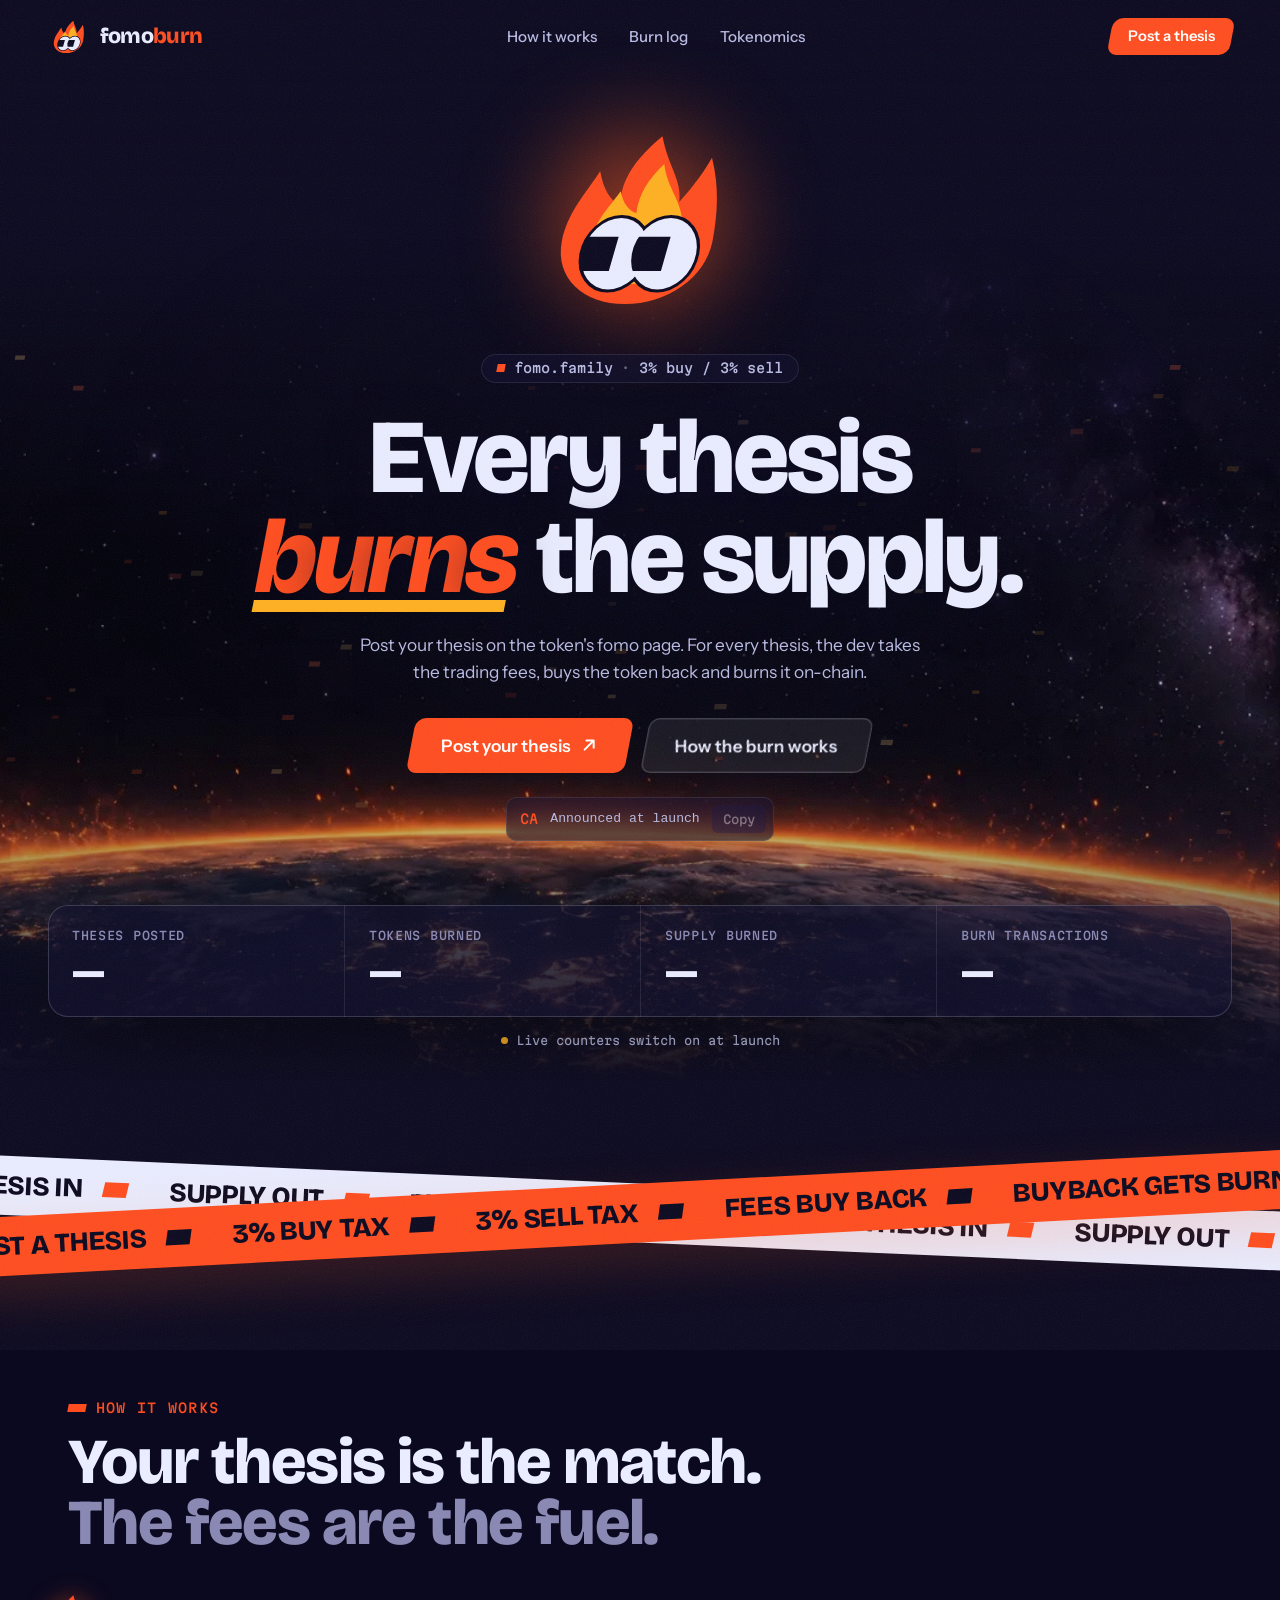
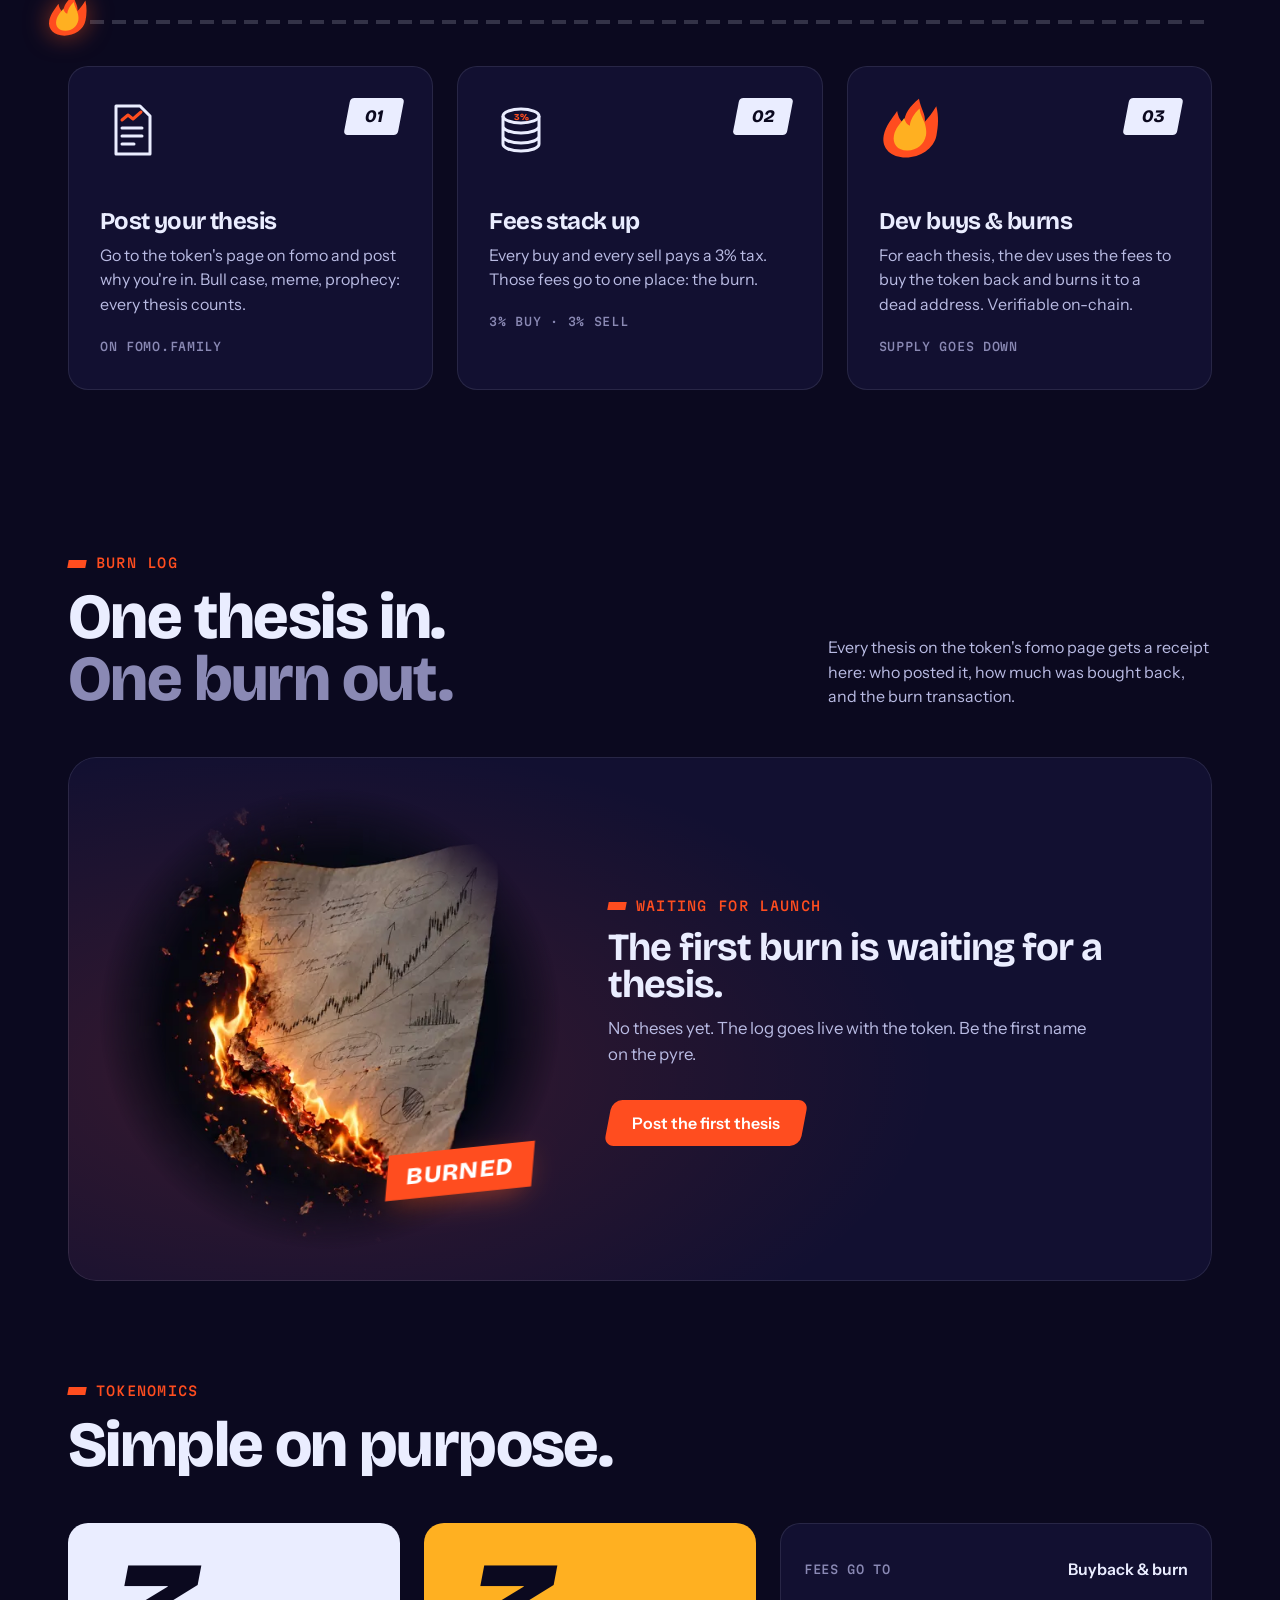
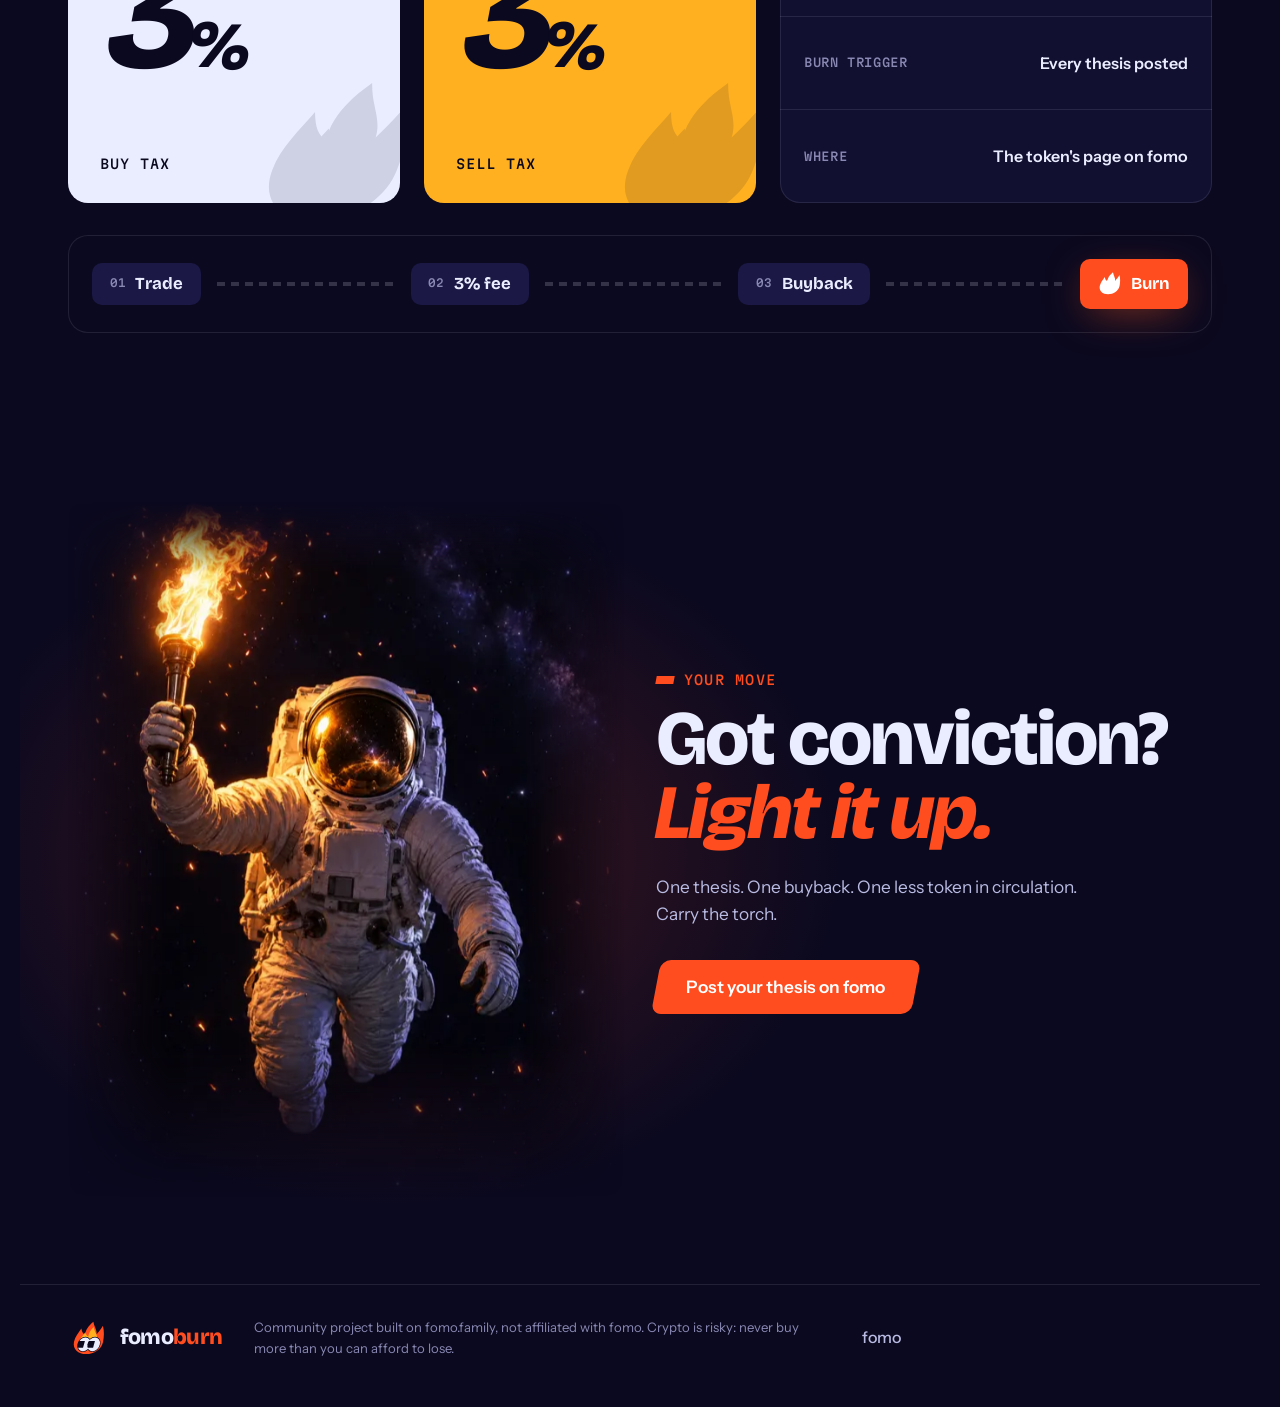
==== commit 064ba833: "Read CA, ticker and socials from Vercel env vars Adds a dependency-free build (scripts/build.mjs, ve" ====
--- a/index.html
+++ b/index.html
@@ -65,7 +65,12 @@
       <a href="#ledger">Burn log</a>
       <a href="#tokenomics">Tokenomics</a>
     </nav>
-    <a class="btn btn--small btn--fire" href="https://fomo.family/" target="_blank" rel="noopener" data-fomo-link><span>Post a thesis</span></a>
+    <div class="nav__actions">
+      <a class="nav__x" data-social="x" hidden target="_blank" rel="noopener" aria-label="Fomo Burn on X">
+        <svg viewBox="0 0 24 24" aria-hidden="true"><path fill="currentColor" d="M18.9 2H22l-6.8 7.8L23 22h-6.2l-4.9-6.4L6.3 22H3.2l7.3-8.3L1 2h6.3l4.4 5.9L18.9 2Zm-1.1 18.2h1.7L6.3 3.7H4.5l13.3 16.5Z"/></svg>
+      </a>
+      <a class="btn btn--small btn--fire" href="https://fomo.family/" target="_blank" rel="noopener" data-fomo-link><span>Post a thesis</span></a>
+    </div>
   </header>
 
   <main id="main">
@@ -294,6 +299,7 @@
   </footer>
 
   <div class="grain" aria-hidden="true"></div>
+  <script src="config.js"></script>
   <script src="main.js" defer></script>
 </body>
 </html>
--- a/styles.css
+++ b/styles.css
@@ -125,6 +125,15 @@
   transform: skewX(var(--skew)) scaleX(0); transform-origin: left; transition: transform var(--dur-2) var(--ease-out);
 }
 .nav__links a:hover { color: var(--lav); }
+.nav__actions { display: flex; align-items: center; gap: var(--s-2); }
+.nav__x {
+  display: grid; place-items: center; width: 40px; height: 40px; border-radius: var(--r-sm);
+  color: var(--lav); background: rgba(234, 237, 255, .08); box-shadow: inset 0 0 0 1px var(--line-2);
+  transition: background var(--dur-1), color var(--dur-1), transform var(--dur-2) var(--ease-snap);
+}
+.nav__x[hidden] { display: none; }
+.nav__x svg { width: 18px; height: 18px; }
+.nav__x:hover { background: var(--lav); color: var(--navy); transform: rotate(-6deg); }
 .nav__links a:hover::after { transform: skewX(var(--skew)) scaleX(1); }
 
 /* ───────── hero ───────── */
